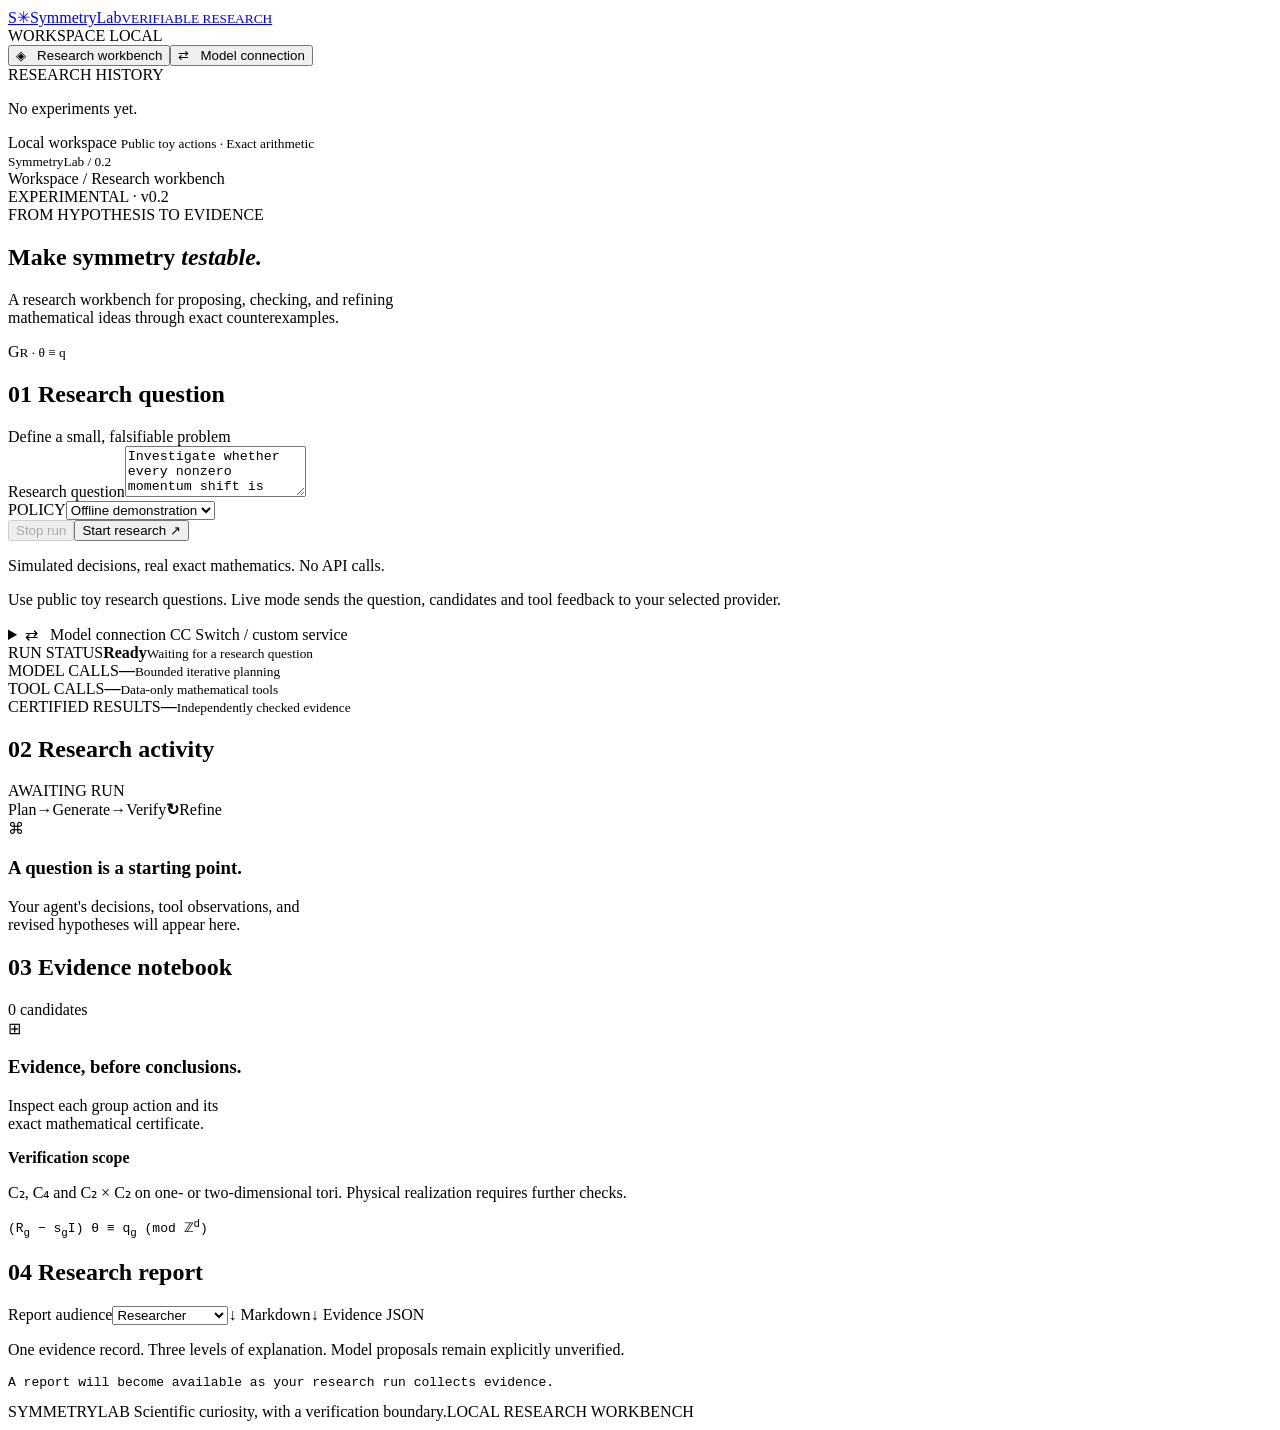
==== src/symmetrylab/web/static/index.html @ 7268fd93 "Revert teammate integration and restore pre-merge workbench" ====
<!doctype html>
<html lang="en"><head><meta charset="utf-8"><meta name="viewport" content="width=device-width,initial-scale=1"><title>SymmetryLab · Research workbench</title><link rel="stylesheet" href="/style.css"><script src="/app.js" defer></script></head>
<body>
<aside class="sidebar"><a class="brand" href="/"><span class="brandmark">S<span>✳</span></span><span>SymmetryLab<small>VERIFIABLE RESEARCH</small></span></a>
<div class="workspace-label">WORKSPACE <span>LOCAL</span></div><button class="nav active" id="new-run">◈ &nbsp; Research workbench</button><button class="nav" id="connection-link">⇄ &nbsp; Model connection</button>
<div class="sidebar-section">RESEARCH HISTORY</div><div id="history" class="history"><p>No experiments yet.</p></div>
<div class="sidebar-footer"><div class="status-dot"></div> Local workspace <small>Public toy actions · Exact arithmetic<br>SymmetryLab / 0.2</small></div></aside>
<main><header><div class="breadcrumb">Workspace <span>/</span> Research workbench</div><span class="chip">EXPERIMENTAL · v0.2</span></header>
<section class="hero"><div><div class="eyebrow">FROM HYPOTHESIS TO EVIDENCE</div><h1>Make symmetry <em>testable.</em></h1><p>A research workbench for proposing, checking, and refining<br class="wide-only"> mathematical ideas through exact counterexamples.</p></div><div class="orbit" aria-hidden="true"><div class="orbit-ring"></div><div class="orbit-ring second"></div><span class="orbit-core">G</span><span class="point p1"></span><span class="point p2"></span><span class="point p3"></span><small>R · θ ≡ q</small></div></section>
<section class="composer panel"><div class="section-heading"><h2><span class="number">01</span> Research question</h2><span class="subtle">Define a small, falsifiable problem</span></div><label for="goal" class="sr-only">Research question</label><textarea id="goal" maxlength="4000" rows="3">Investigate whether every nonzero momentum shift is gauge-nontrivial. Construct valid C2 toy actions, search for a counterexample, and revise the hypothesis using exact evidence.</textarea>
<div class="composer-bottom"><div class="mode-picker"><label for="mode">POLICY</label><select id="mode"><option value="demo">Offline demonstration</option><option value="live">Live model research</option></select></div><div class="run-actions"><button class="secondary" id="stop" disabled>Stop run</button><button class="primary" id="start">Start research <span>↗</span></button></div></div>
<p class="mode-note" id="mode-note">Simulated decisions, real exact mathematics. No API calls.</p><p class="privacy-note">Use public toy research questions. Live mode sends the question, candidates and tool feedback to your selected provider.</p>
<details id="settings"><summary>⇄ &nbsp; Model connection <span>CC Switch / custom service</span></summary><div class="settings-grid"><label>Connection preset<select id="preset"><option value="cc_switch">CC Switch local routing</option><option value="custom">Custom OpenAI-compatible service</option></select></label><label>API protocol<select id="protocol"><option value="responses">Responses</option><option value="chat_completions">Chat Completions</option></select></label><label>Base URL<input id="base-url" value="http://127.0.0.1:15721/v1" autocomplete="off"></label><label>Model ID<input id="model" placeholder="Model ID from your provider" autocomplete="off"></label><label id="key-field">API-key environment variable<input id="key-env" value="SYMMETRYLAB_API_KEY" autocomplete="off"></label><label>Model-turn budget<input id="calls" type="number" min="1" max="50" value="24"></label></div><p id="connection-help">Enable Codex routing in CC Switch and enter a supported model ID. CC Switch supplies the upstream key.</p><div class="connection-test"><button class="secondary" id="test">Test connection</button><span id="connection-status" role="status">Not tested · connection test uses one small real request</span></div></details>
<div id="notice" role="status" hidden></div></section>
<section class="metrics" aria-label="Run metrics"><div><span>RUN STATUS</span><strong id="run-status">Ready</strong><small id="run-mode">Waiting for a research question</small></div><div><span>MODEL CALLS</span><strong id="model-calls">—</strong><small id="policy-turns">Bounded iterative planning</small></div><div><span>TOOL CALLS</span><strong id="tool-calls">—</strong><small>Data-only mathematical tools</small></div><div><span>CERTIFIED RESULTS</span><strong id="verified">—</strong><small id="elapsed">Independently checked evidence</small></div></section>
<div class="work-grid"><section class="panel stream-panel"><div class="section-heading"><h2><span class="number">02</span> Research activity</h2><span class="live-label" id="activity-state">AWAITING RUN</span></div><div class="pipeline"><span>Plan</span><b>→</b><span>Generate</span><b>→</b><span>Verify</span><b>↻</b><span>Refine</span></div><ol id="plan" class="plan" hidden></ol><div id="timeline"><div class="empty"><div class="empty-symbol">⌘</div><h3>A question is a starting point.</h3><p>Your agent's decisions, tool observations, and<br>revised hypotheses will appear here.</p></div></div></section>
<section class="panel evidence-panel"><div class="section-heading"><h2><span class="number">03</span> Evidence notebook</h2><span class="subtle" id="candidate-count">0 candidates</span></div><div id="candidates"><div class="empty compact"><div class="empty-symbol">⊞</div><h3>Evidence, before conclusions.</h3><p>Inspect each group action and its<br>exact mathematical certificate.</p></div></div><div class="scope-note"><strong>Verification scope</strong><p>C₂, C₄ and C₂ × C₂ on one- or two-dimensional tori. Physical realization requires further checks.</p><code>(R<sub>g</sub> − s<sub>g</sub>I) θ ≡ q<sub>g</sub> (mod ℤ<sup>d</sup>)</code></div></section></div>
<section class="panel report-panel"><div class="section-heading"><h2><span class="number">04</span> Research report</h2><div class="report-controls"><label class="sr-only" for="audience">Report audience</label><select id="audience"><option value="researcher">Researcher</option><option value="student">Physics student</option><option value="general">General reader</option></select><a id="download-md" class="download disabled">↓ Markdown</a><a id="download-json" class="download disabled">↓ Evidence JSON</a></div></div><p class="report-caption">One evidence record. Three levels of explanation. Model proposals remain explicitly unverified.</p><pre id="report">A report will become available as your research run collects evidence.</pre></section>
<footer>SYMMETRYLAB <span>Scientific curiosity, with a verification boundary.</span><span>LOCAL RESEARCH WORKBENCH</span></footer></main></body></html>
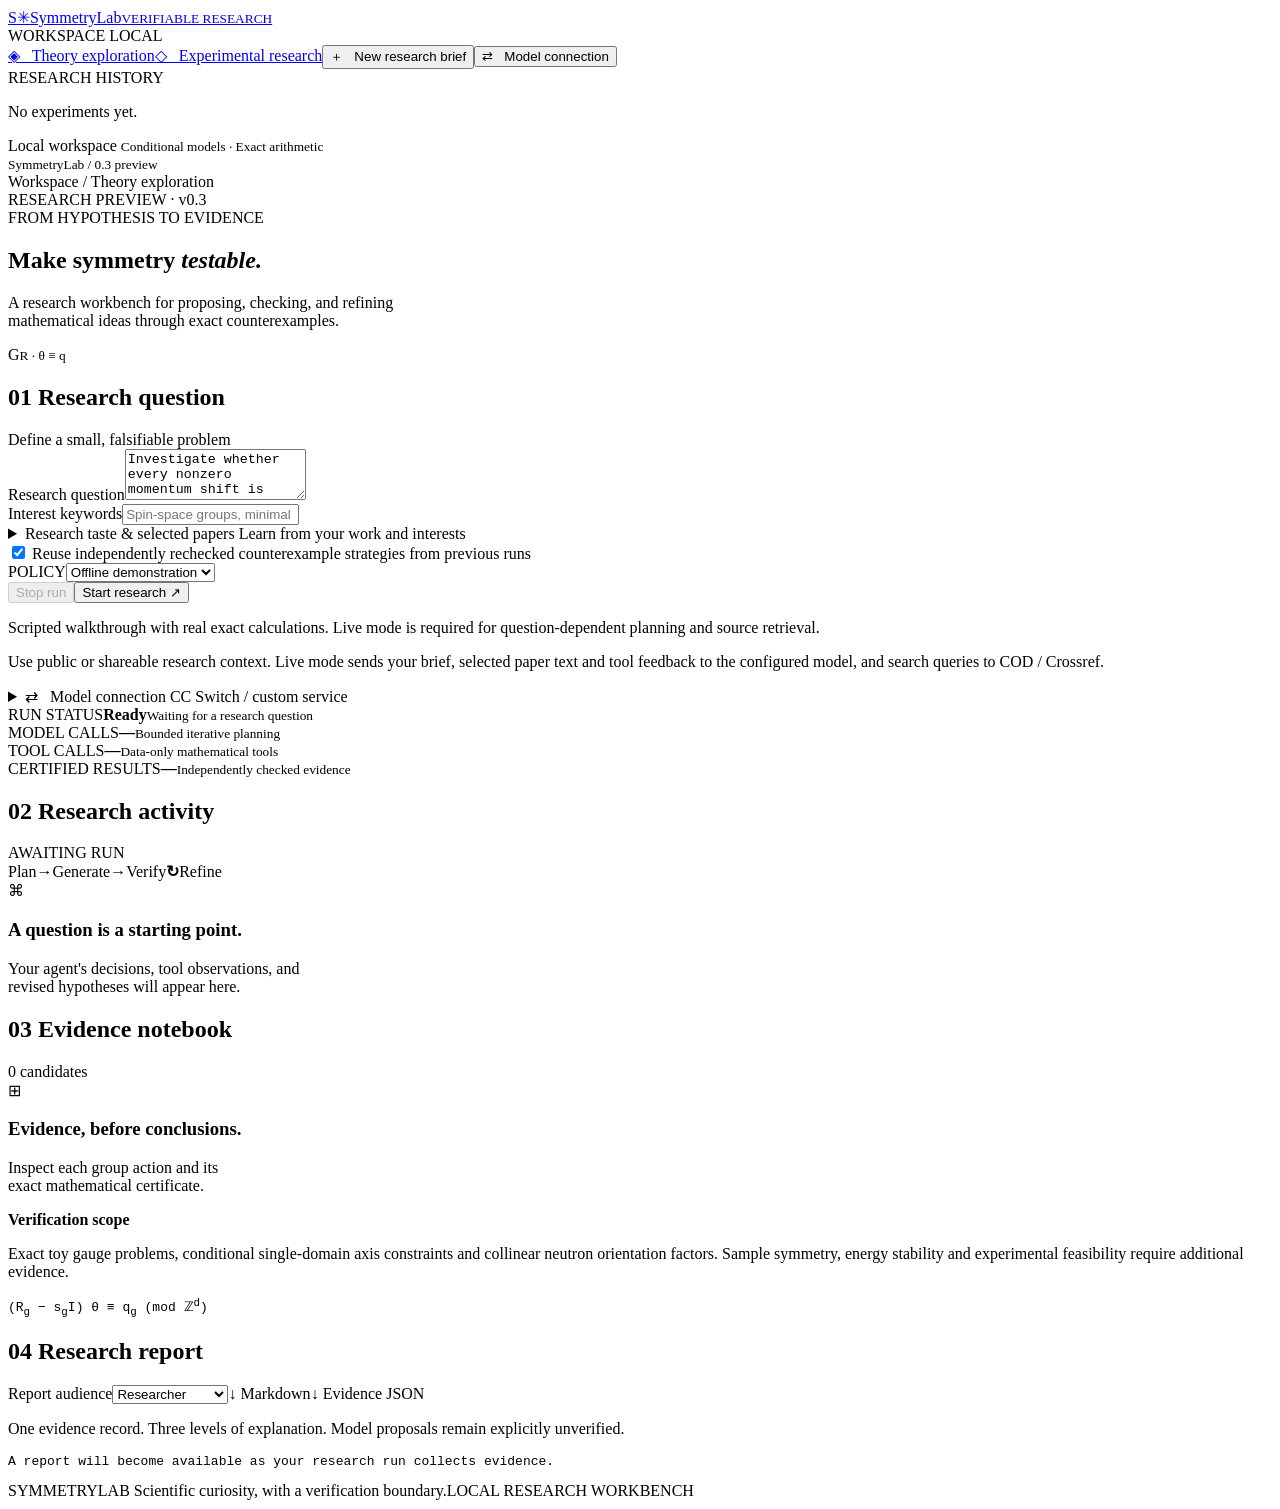
==== commit d0811cb8: "Add v0.3 discovery preview (theory and experiment workspaces); bump version to 0.3.0" ====
--- a/src/symmetrylab/web/static/index.html
+++ b/src/symmetrylab/web/static/index.html
@@ -2,18 +2,31 @@
 <html lang="en"><head><meta charset="utf-8"><meta name="viewport" content="width=device-width,initial-scale=1"><title>SymmetryLab · Research workbench</title><link rel="stylesheet" href="/style.css"><script src="/app.js" defer></script></head>
 <body>
 <aside class="sidebar"><a class="brand" href="/"><span class="brandmark">S<span>✳</span></span><span>SymmetryLab<small>VERIFIABLE RESEARCH</small></span></a>
-<div class="workspace-label">WORKSPACE <span>LOCAL</span></div><button class="nav active" id="new-run">◈ &nbsp; Research workbench</button><button class="nav" id="connection-link">⇄ &nbsp; Model connection</button>
+<div class="workspace-label">WORKSPACE <span>LOCAL</span></div><a class="nav track-link" id="theory-link" href="/">◈ &nbsp; Theory exploration</a><a class="nav track-link" id="experiment-link" href="/experiment">◇ &nbsp; Experimental research</a><button class="nav" id="new-run">＋ &nbsp; New research brief</button><button class="nav" id="connection-link">⇄ &nbsp; Model connection</button>
 <div class="sidebar-section">RESEARCH HISTORY</div><div id="history" class="history"><p>No experiments yet.</p></div>
-<div class="sidebar-footer"><div class="status-dot"></div> Local workspace <small>Public toy actions · Exact arithmetic<br>SymmetryLab / 0.2</small></div></aside>
-<main><header><div class="breadcrumb">Workspace <span>/</span> Research workbench</div><span class="chip">EXPERIMENTAL · v0.2</span></header>
-<section class="hero"><div><div class="eyebrow">FROM HYPOTHESIS TO EVIDENCE</div><h1>Make symmetry <em>testable.</em></h1><p>A research workbench for proposing, checking, and refining<br class="wide-only"> mathematical ideas through exact counterexamples.</p></div><div class="orbit" aria-hidden="true"><div class="orbit-ring"></div><div class="orbit-ring second"></div><span class="orbit-core">G</span><span class="point p1"></span><span class="point p2"></span><span class="point p3"></span><small>R · θ ≡ q</small></div></section>
+<div class="sidebar-footer"><div class="status-dot"></div> Local workspace <small>Conditional models · Exact arithmetic<br>SymmetryLab / 0.3 preview</small></div></aside>
+<main><header><div class="breadcrumb">Workspace <span>/</span> <span id="track-label">Theory exploration</span></div><span class="chip">RESEARCH PREVIEW · v0.3</span></header>
+<section class="hero"><div><div class="eyebrow">FROM HYPOTHESIS TO EVIDENCE</div><h1 id="hero-title">Make symmetry <em>testable.</em></h1><p id="hero-description">A research workbench for proposing, checking, and refining<br class="wide-only"> mathematical ideas through exact counterexamples.</p></div><div class="orbit" aria-hidden="true"><div class="orbit-ring"></div><div class="orbit-ring second"></div><span class="orbit-core">G</span><span class="point p1"></span><span class="point p2"></span><span class="point p3"></span><small>R · θ ≡ q</small></div></section>
 <section class="composer panel"><div class="section-heading"><h2><span class="number">01</span> Research question</h2><span class="subtle">Define a small, falsifiable problem</span></div><label for="goal" class="sr-only">Research question</label><textarea id="goal" maxlength="4000" rows="3">Investigate whether every nonzero momentum shift is gauge-nontrivial. Construct valid C2 toy actions, search for a counterexample, and revise the hypothesis using exact evidence.</textarea>
+<div class="research-context settings-grid">
+<label id="material-field" hidden>Material / phase<input id="material" maxlength="300" value="L10 MnPt"></label>
+<label id="conditions-field" hidden>Sample conditions<input id="conditions" maxlength="1500" placeholder="Film or bulk, temperature, substrate, thickness, strain, composition"></label>
+<label id="instruments-field" hidden>Available instruments<input id="instruments" maxlength="1500" placeholder="Neutron diffraction, XMLD, transport; enter constraints or leave unknown"></label>
+<label id="keywords-field">Interest keywords<input id="keywords" maxlength="1500" placeholder="Spin-space groups, minimal models, momentum-space symmetry"></label>
+</div>
+<details id="researcher-context" class="context-details"><summary>Research taste &amp; selected papers <span>Learn from your work and interests</span></summary>
+<label for="papers">Selected papers: paste titles, DOIs, abstracts, or excerpts that represent your work</label>
+<textarea id="papers" maxlength="8000" rows="4" placeholder="Include what you contributed and which aspects you want to pursue. DOI metadata can be retrieved in live mode."></textarea>
+<label class="paper-upload">Import a text reading list <input id="paper-file" type="file" accept=".txt,.md"></label>
+<label for="taste-notes">Your corrections and preferences</label><textarea id="taste-notes" maxlength="1500" rows="2" placeholder="Prefer mechanism-first minimal models; avoid broad material screening; explain why a direction interests you."></textarea>
+<p>Inferred preferences cite the supplied text and remain open to your correction. Only selected text is used; local papers are never scanned automatically.</p></details>
+<label class="reuse-option"><input id="reuse-lessons" type="checkbox" checked> Reuse independently rechecked counterexample strategies from previous runs</label>
 <div class="composer-bottom"><div class="mode-picker"><label for="mode">POLICY</label><select id="mode"><option value="demo">Offline demonstration</option><option value="live">Live model research</option></select></div><div class="run-actions"><button class="secondary" id="stop" disabled>Stop run</button><button class="primary" id="start">Start research <span>↗</span></button></div></div>
-<p class="mode-note" id="mode-note">Simulated decisions, real exact mathematics. No API calls.</p><p class="privacy-note">Use public toy research questions. Live mode sends the question, candidates and tool feedback to your selected provider.</p>
+<p class="mode-note" id="mode-note">Scripted walkthrough with real exact calculations. Live mode is required for question-dependent planning and source retrieval.</p><p class="privacy-note">Use public or shareable research context. Live mode sends your brief, selected paper text and tool feedback to the configured model, and search queries to COD / Crossref.</p>
 <details id="settings"><summary>⇄ &nbsp; Model connection <span>CC Switch / custom service</span></summary><div class="settings-grid"><label>Connection preset<select id="preset"><option value="cc_switch">CC Switch local routing</option><option value="custom">Custom OpenAI-compatible service</option></select></label><label>API protocol<select id="protocol"><option value="responses">Responses</option><option value="chat_completions">Chat Completions</option></select></label><label>Base URL<input id="base-url" value="http://127.0.0.1:15721/v1" autocomplete="off"></label><label>Model ID<input id="model" placeholder="Model ID from your provider" autocomplete="off"></label><label id="key-field">API-key environment variable<input id="key-env" value="SYMMETRYLAB_API_KEY" autocomplete="off"></label><label>Model-turn budget<input id="calls" type="number" min="1" max="50" value="24"></label></div><p id="connection-help">Enable Codex routing in CC Switch and enter a supported model ID. CC Switch supplies the upstream key.</p><div class="connection-test"><button class="secondary" id="test">Test connection</button><span id="connection-status" role="status">Not tested · connection test uses one small real request</span></div></details>
 <div id="notice" role="status" hidden></div></section>
 <section class="metrics" aria-label="Run metrics"><div><span>RUN STATUS</span><strong id="run-status">Ready</strong><small id="run-mode">Waiting for a research question</small></div><div><span>MODEL CALLS</span><strong id="model-calls">—</strong><small id="policy-turns">Bounded iterative planning</small></div><div><span>TOOL CALLS</span><strong id="tool-calls">—</strong><small>Data-only mathematical tools</small></div><div><span>CERTIFIED RESULTS</span><strong id="verified">—</strong><small id="elapsed">Independently checked evidence</small></div></section>
 <div class="work-grid"><section class="panel stream-panel"><div class="section-heading"><h2><span class="number">02</span> Research activity</h2><span class="live-label" id="activity-state">AWAITING RUN</span></div><div class="pipeline"><span>Plan</span><b>→</b><span>Generate</span><b>→</b><span>Verify</span><b>↻</b><span>Refine</span></div><ol id="plan" class="plan" hidden></ol><div id="timeline"><div class="empty"><div class="empty-symbol">⌘</div><h3>A question is a starting point.</h3><p>Your agent's decisions, tool observations, and<br>revised hypotheses will appear here.</p></div></div></section>
-<section class="panel evidence-panel"><div class="section-heading"><h2><span class="number">03</span> Evidence notebook</h2><span class="subtle" id="candidate-count">0 candidates</span></div><div id="candidates"><div class="empty compact"><div class="empty-symbol">⊞</div><h3>Evidence, before conclusions.</h3><p>Inspect each group action and its<br>exact mathematical certificate.</p></div></div><div class="scope-note"><strong>Verification scope</strong><p>C₂, C₄ and C₂ × C₂ on one- or two-dimensional tori. Physical realization requires further checks.</p><code>(R<sub>g</sub> − s<sub>g</sub>I) θ ≡ q<sub>g</sub> (mod ℤ<sup>d</sup>)</code></div></section></div>
+<section class="panel evidence-panel"><div class="section-heading"><h2><span class="number">03</span> Evidence notebook</h2><span class="subtle" id="candidate-count">0 candidates</span></div><div id="discovery-evidence"></div><div id="candidates"><div class="empty compact"><div class="empty-symbol">⊞</div><h3>Evidence, before conclusions.</h3><p>Inspect each group action and its<br>exact mathematical certificate.</p></div></div><div class="scope-note"><strong>Verification scope</strong><p>Exact toy gauge problems, conditional single-domain axis constraints and collinear neutron orientation factors. Sample symmetry, energy stability and experimental feasibility require additional evidence.</p><code>(R<sub>g</sub> − s<sub>g</sub>I) θ ≡ q<sub>g</sub> (mod ℤ<sup>d</sup>)</code></div></section></div>
 <section class="panel report-panel"><div class="section-heading"><h2><span class="number">04</span> Research report</h2><div class="report-controls"><label class="sr-only" for="audience">Report audience</label><select id="audience"><option value="researcher">Researcher</option><option value="student">Physics student</option><option value="general">General reader</option></select><a id="download-md" class="download disabled">↓ Markdown</a><a id="download-json" class="download disabled">↓ Evidence JSON</a></div></div><p class="report-caption">One evidence record. Three levels of explanation. Model proposals remain explicitly unverified.</p><pre id="report">A report will become available as your research run collects evidence.</pre></section>
 <footer>SYMMETRYLAB <span>Scientific curiosity, with a verification boundary.</span><span>LOCAL RESEARCH WORKBENCH</span></footer></main></body></html>
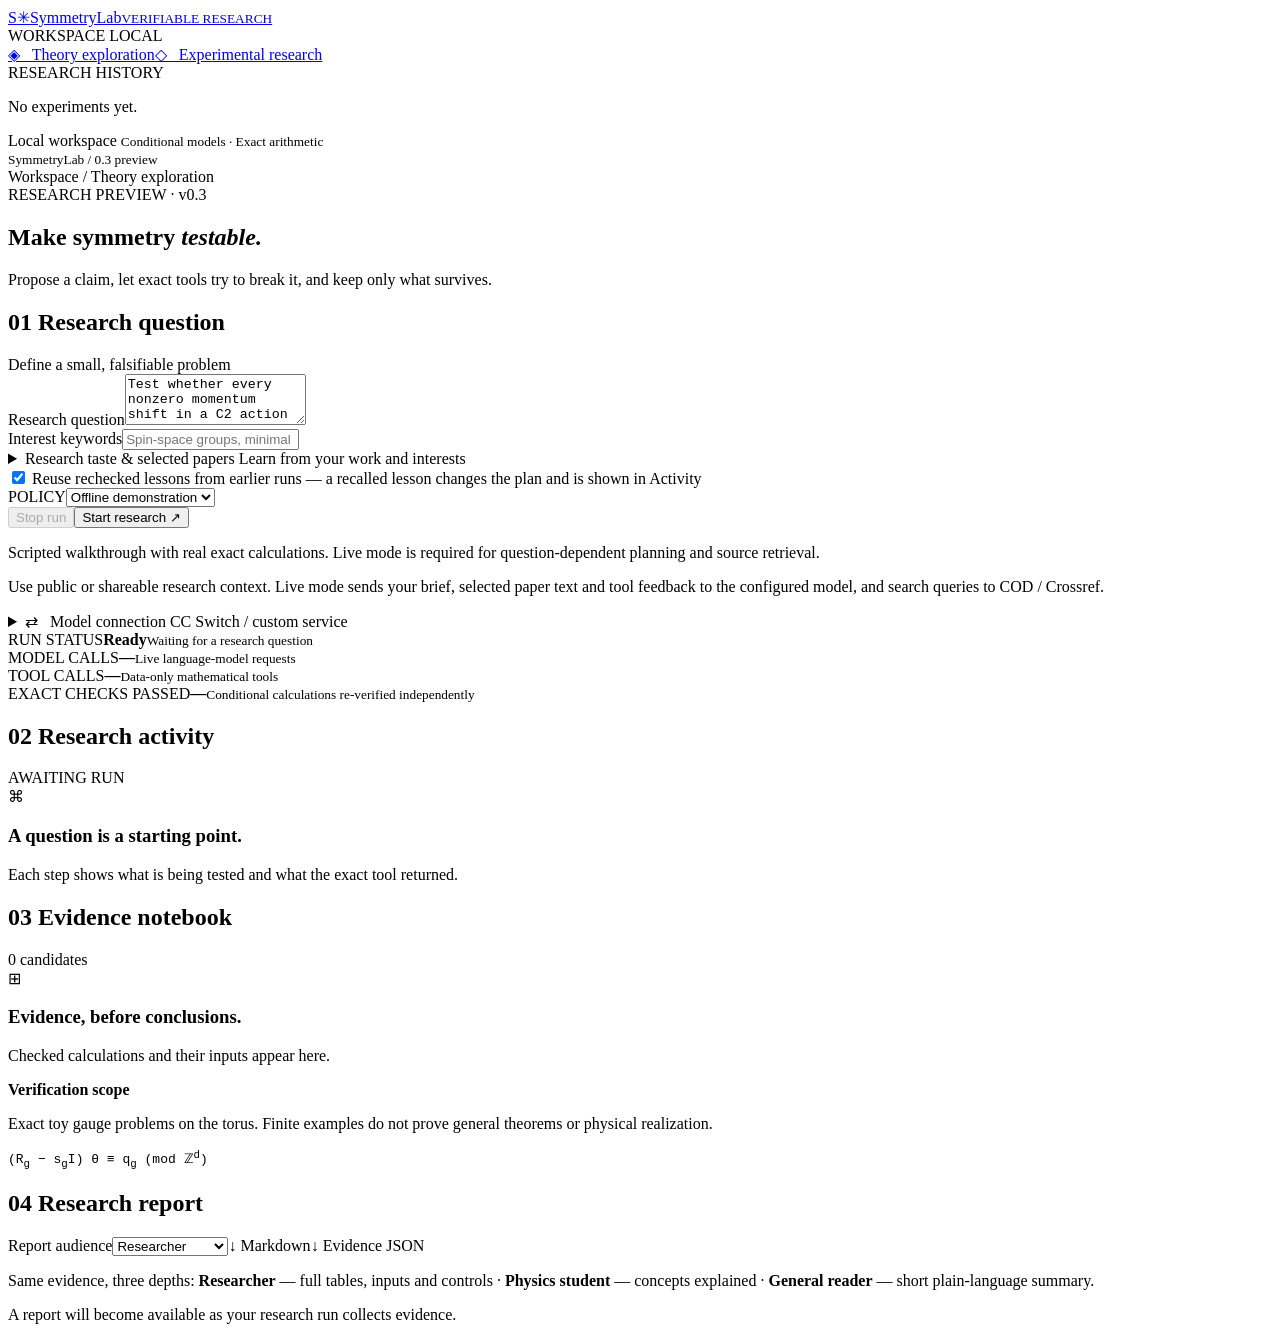
==== commit fd25240a: "Clarify reports and workbench: key findings, real audience levels, non-circular demos, memory-driven" ====
--- a/src/symmetrylab/web/static/index.html
+++ b/src/symmetrylab/web/static/index.html
@@ -2,12 +2,12 @@
 <html lang="en"><head><meta charset="utf-8"><meta name="viewport" content="width=device-width,initial-scale=1"><title>SymmetryLab · Research workbench</title><link rel="stylesheet" href="/style.css"><script src="/app.js" defer></script></head>
 <body>
 <aside class="sidebar"><a class="brand" href="/"><span class="brandmark">S<span>✳</span></span><span>SymmetryLab<small>VERIFIABLE RESEARCH</small></span></a>
-<div class="workspace-label">WORKSPACE <span>LOCAL</span></div><a class="nav track-link" id="theory-link" href="/">◈ &nbsp; Theory exploration</a><a class="nav track-link" id="experiment-link" href="/experiment">◇ &nbsp; Experimental research</a><button class="nav" id="new-run">＋ &nbsp; New research brief</button><button class="nav" id="connection-link">⇄ &nbsp; Model connection</button>
+<div class="workspace-label">WORKSPACE <span>LOCAL</span></div><a class="nav track-link" id="theory-link" href="/">◈ &nbsp; Theory exploration</a><a class="nav track-link" id="experiment-link" href="/experiment">◇ &nbsp; Experimental research</a>
 <div class="sidebar-section">RESEARCH HISTORY</div><div id="history" class="history"><p>No experiments yet.</p></div>
 <div class="sidebar-footer"><div class="status-dot"></div> Local workspace <small>Conditional models · Exact arithmetic<br>SymmetryLab / 0.3 preview</small></div></aside>
 <main><header><div class="breadcrumb">Workspace <span>/</span> <span id="track-label">Theory exploration</span></div><span class="chip">RESEARCH PREVIEW · v0.3</span></header>
-<section class="hero"><div><div class="eyebrow">FROM HYPOTHESIS TO EVIDENCE</div><h1 id="hero-title">Make symmetry <em>testable.</em></h1><p id="hero-description">A research workbench for proposing, checking, and refining<br class="wide-only"> mathematical ideas through exact counterexamples.</p></div><div class="orbit" aria-hidden="true"><div class="orbit-ring"></div><div class="orbit-ring second"></div><span class="orbit-core">G</span><span class="point p1"></span><span class="point p2"></span><span class="point p3"></span><small>R · θ ≡ q</small></div></section>
-<section class="composer panel"><div class="section-heading"><h2><span class="number">01</span> Research question</h2><span class="subtle">Define a small, falsifiable problem</span></div><label for="goal" class="sr-only">Research question</label><textarea id="goal" maxlength="4000" rows="3">Investigate whether every nonzero momentum shift is gauge-nontrivial. Construct valid C2 toy actions, search for a counterexample, and revise the hypothesis using exact evidence.</textarea>
+<section class="hero"><div><h1 id="hero-title">Make symmetry <em>testable.</em></h1><p id="hero-description">Propose a claim, let exact tools try to break it, and keep only what survives.</p></div></section>
+<section class="composer panel"><div class="section-heading"><h2><span class="number">01</span> Research question</h2><span class="subtle">Define a small, falsifiable problem</span></div><label for="goal" class="sr-only">Research question</label><textarea id="goal" maxlength="4000" rows="3">Test whether every nonzero momentum shift in a C2 action on the torus is gauge-nontrivial. Search for an exact counterexample, revise the claim, and propose two follow-up directions.</textarea>
 <div class="research-context settings-grid">
 <label id="material-field" hidden>Material / phase<input id="material" maxlength="300" value="L10 MnPt"></label>
 <label id="conditions-field" hidden>Sample conditions<input id="conditions" maxlength="1500" placeholder="Film or bulk, temperature, substrate, thickness, strain, composition"></label>
@@ -20,13 +20,13 @@
 <label class="paper-upload">Import a text reading list <input id="paper-file" type="file" accept=".txt,.md"></label>
 <label for="taste-notes">Your corrections and preferences</label><textarea id="taste-notes" maxlength="1500" rows="2" placeholder="Prefer mechanism-first minimal models; avoid broad material screening; explain why a direction interests you."></textarea>
 <p>Inferred preferences cite the supplied text and remain open to your correction. Only selected text is used; local papers are never scanned automatically.</p></details>
-<label class="reuse-option"><input id="reuse-lessons" type="checkbox" checked> Reuse independently rechecked counterexample strategies from previous runs</label>
+<label class="reuse-option"><input id="reuse-lessons" type="checkbox" checked> Reuse rechecked lessons from earlier runs — a recalled lesson changes the plan and is shown in Activity</label>
 <div class="composer-bottom"><div class="mode-picker"><label for="mode">POLICY</label><select id="mode"><option value="demo">Offline demonstration</option><option value="live">Live model research</option></select></div><div class="run-actions"><button class="secondary" id="stop" disabled>Stop run</button><button class="primary" id="start">Start research <span>↗</span></button></div></div>
 <p class="mode-note" id="mode-note">Scripted walkthrough with real exact calculations. Live mode is required for question-dependent planning and source retrieval.</p><p class="privacy-note">Use public or shareable research context. Live mode sends your brief, selected paper text and tool feedback to the configured model, and search queries to COD / Crossref.</p>
 <details id="settings"><summary>⇄ &nbsp; Model connection <span>CC Switch / custom service</span></summary><div class="settings-grid"><label>Connection preset<select id="preset"><option value="cc_switch">CC Switch local routing</option><option value="custom">Custom OpenAI-compatible service</option></select></label><label>API protocol<select id="protocol"><option value="responses">Responses</option><option value="chat_completions">Chat Completions</option></select></label><label>Base URL<input id="base-url" value="http://127.0.0.1:15721/v1" autocomplete="off"></label><label>Model ID<input id="model" placeholder="Model ID from your provider" autocomplete="off"></label><label id="key-field">API-key environment variable<input id="key-env" value="SYMMETRYLAB_API_KEY" autocomplete="off"></label><label>Model-turn budget<input id="calls" type="number" min="1" max="50" value="24"></label></div><p id="connection-help">Enable Codex routing in CC Switch and enter a supported model ID. CC Switch supplies the upstream key.</p><div class="connection-test"><button class="secondary" id="test">Test connection</button><span id="connection-status" role="status">Not tested · connection test uses one small real request</span></div></details>
 <div id="notice" role="status" hidden></div></section>
-<section class="metrics" aria-label="Run metrics"><div><span>RUN STATUS</span><strong id="run-status">Ready</strong><small id="run-mode">Waiting for a research question</small></div><div><span>MODEL CALLS</span><strong id="model-calls">—</strong><small id="policy-turns">Bounded iterative planning</small></div><div><span>TOOL CALLS</span><strong id="tool-calls">—</strong><small>Data-only mathematical tools</small></div><div><span>CERTIFIED RESULTS</span><strong id="verified">—</strong><small id="elapsed">Independently checked evidence</small></div></section>
-<div class="work-grid"><section class="panel stream-panel"><div class="section-heading"><h2><span class="number">02</span> Research activity</h2><span class="live-label" id="activity-state">AWAITING RUN</span></div><div class="pipeline"><span>Plan</span><b>→</b><span>Generate</span><b>→</b><span>Verify</span><b>↻</b><span>Refine</span></div><ol id="plan" class="plan" hidden></ol><div id="timeline"><div class="empty"><div class="empty-symbol">⌘</div><h3>A question is a starting point.</h3><p>Your agent's decisions, tool observations, and<br>revised hypotheses will appear here.</p></div></div></section>
-<section class="panel evidence-panel"><div class="section-heading"><h2><span class="number">03</span> Evidence notebook</h2><span class="subtle" id="candidate-count">0 candidates</span></div><div id="discovery-evidence"></div><div id="candidates"><div class="empty compact"><div class="empty-symbol">⊞</div><h3>Evidence, before conclusions.</h3><p>Inspect each group action and its<br>exact mathematical certificate.</p></div></div><div class="scope-note"><strong>Verification scope</strong><p>Exact toy gauge problems, conditional single-domain axis constraints and collinear neutron orientation factors. Sample symmetry, energy stability and experimental feasibility require additional evidence.</p><code>(R<sub>g</sub> − s<sub>g</sub>I) θ ≡ q<sub>g</sub> (mod ℤ<sup>d</sup>)</code></div></section></div>
-<section class="panel report-panel"><div class="section-heading"><h2><span class="number">04</span> Research report</h2><div class="report-controls"><label class="sr-only" for="audience">Report audience</label><select id="audience"><option value="researcher">Researcher</option><option value="student">Physics student</option><option value="general">General reader</option></select><a id="download-md" class="download disabled">↓ Markdown</a><a id="download-json" class="download disabled">↓ Evidence JSON</a></div></div><p class="report-caption">One evidence record. Three levels of explanation. Model proposals remain explicitly unverified.</p><pre id="report">A report will become available as your research run collects evidence.</pre></section>
-<footer>SYMMETRYLAB <span>Scientific curiosity, with a verification boundary.</span><span>LOCAL RESEARCH WORKBENCH</span></footer></main></body></html>
+<section class="metrics" aria-label="Run metrics"><div><span>RUN STATUS</span><strong id="run-status">Ready</strong><small id="run-mode">Waiting for a research question</small></div><div><span>MODEL CALLS</span><strong id="model-calls">—</strong><small id="policy-turns">Live language-model requests</small></div><div><span>TOOL CALLS</span><strong id="tool-calls">—</strong><small>Data-only mathematical tools</small></div><div><span>EXACT CHECKS PASSED</span><strong id="verified">—</strong><small id="elapsed">Conditional calculations re-verified independently</small></div></section>
+<div class="work-grid"><section class="panel stream-panel"><div class="section-heading"><h2><span class="number">02</span> Research activity</h2><span class="live-label" id="activity-state">AWAITING RUN</span></div><ol id="plan" class="plan" hidden></ol><div id="timeline"><div class="empty"><div class="empty-symbol">⌘</div><h3>A question is a starting point.</h3><p>Each step shows what is being tested and what the exact tool returned.</p></div></div></section>
+<section class="panel evidence-panel"><div class="section-heading"><h2><span class="number">03</span> Evidence notebook</h2><span class="subtle" id="candidate-count">0 candidates</span></div><div id="discovery-evidence"></div><div id="candidates"><div class="empty compact"><div class="empty-symbol">⊞</div><h3>Evidence, before conclusions.</h3><p>Checked calculations and their inputs appear here.</p></div></div><div class="scope-note"><strong>Verification scope</strong><p id="scope-text">Exact toy gauge problems on the torus. Finite examples do not prove general theorems or physical realization.</p><code id="scope-formula">(R<sub>g</sub> − s<sub>g</sub>I) θ ≡ q<sub>g</sub> (mod ℤ<sup>d</sup>)</code></div></section></div>
+<section class="panel report-panel"><div class="section-heading"><h2><span class="number">04</span> Research report</h2><div class="report-controls"><label class="sr-only" for="audience">Report audience</label><select id="audience"><option value="researcher">Researcher</option><option value="student">Physics student</option><option value="general">General reader</option></select><a id="download-md" class="download disabled">↓ Markdown</a><a id="download-json" class="download disabled">↓ Evidence JSON</a></div></div><p class="report-caption">Same evidence, three depths: <b>Researcher</b> — full tables, inputs and controls · <b>Physics student</b> — concepts explained · <b>General reader</b> — short plain-language summary.</p><div id="report" class="markdown"><p class="placeholder">A report will become available as your research run collects evidence.</p></div></section>
+</main></body></html>
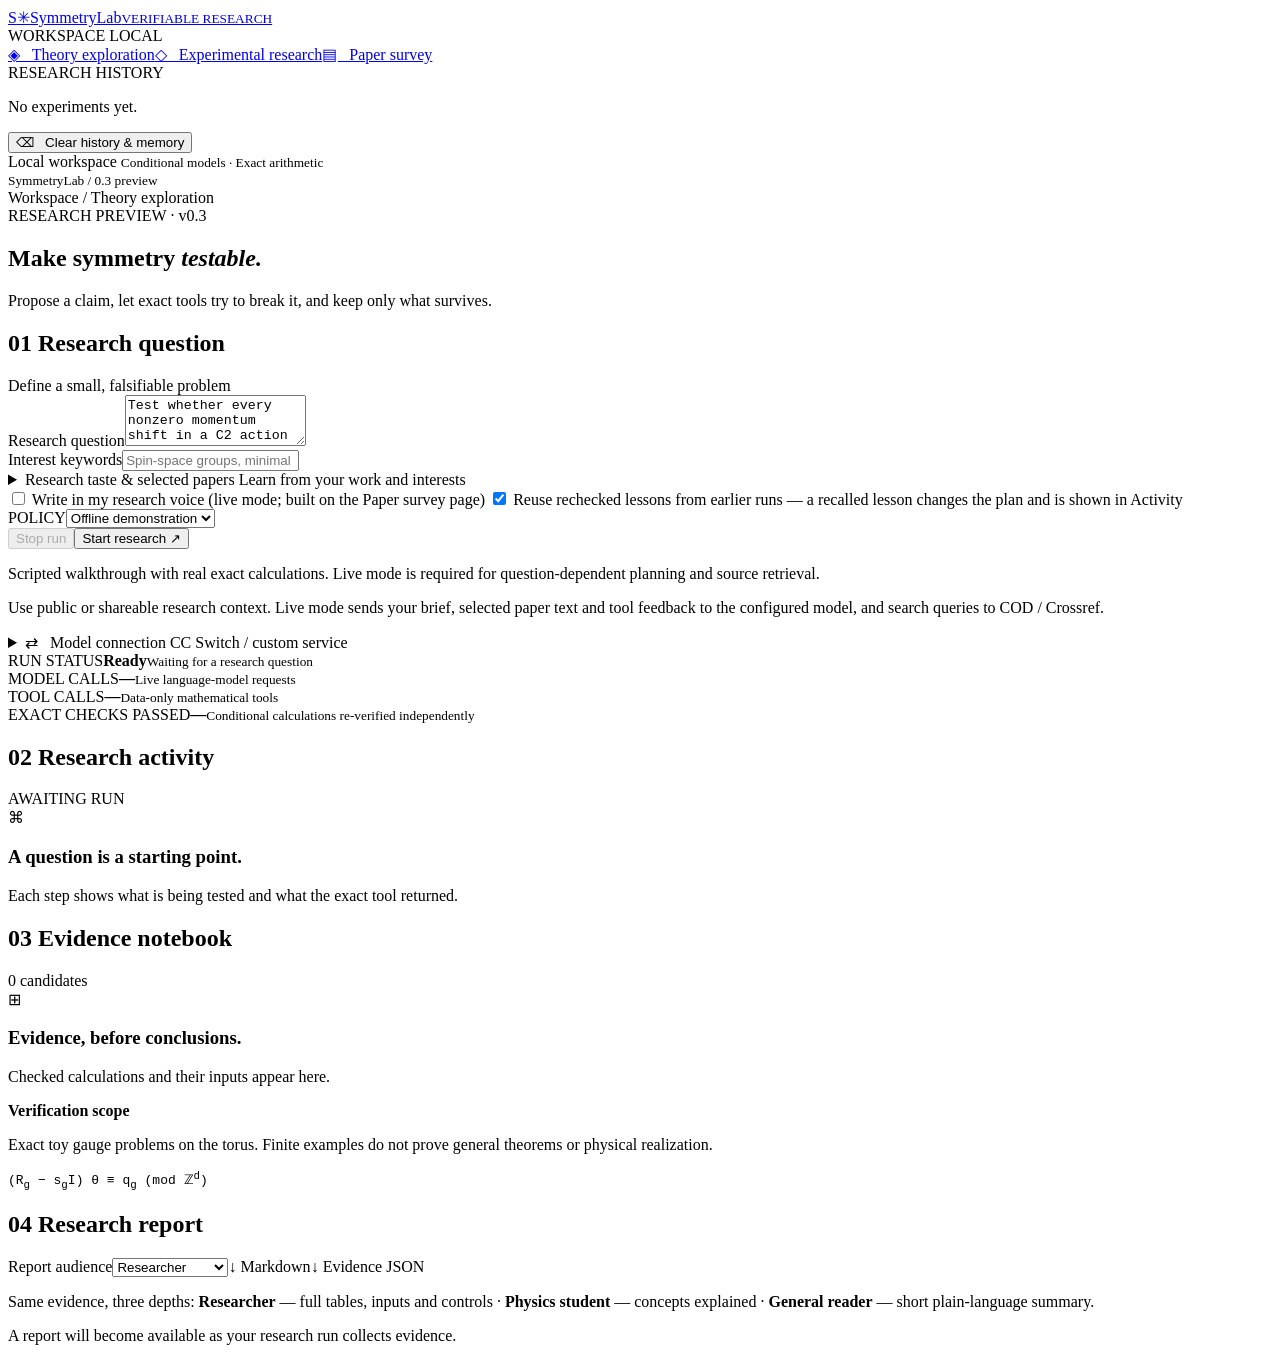
==== commit 6b1abda1: "Add paper survey: arXiv ranking with PhysBERT, anchored feedback and drift, researcher voice profile" ====
--- a/src/symmetrylab/web/static/index.html
+++ b/src/symmetrylab/web/static/index.html
@@ -2,8 +2,8 @@
 <html lang="en"><head><meta charset="utf-8"><meta name="viewport" content="width=device-width,initial-scale=1"><title>SymmetryLab · Research workbench</title><link rel="stylesheet" href="/style.css"><script src="/app.js" defer></script></head>
 <body>
 <aside class="sidebar"><a class="brand" href="/"><span class="brandmark">S<span>✳</span></span><span>SymmetryLab<small>VERIFIABLE RESEARCH</small></span></a>
-<div class="workspace-label">WORKSPACE <span>LOCAL</span></div><a class="nav track-link" id="theory-link" href="/">◈ &nbsp; Theory exploration</a><a class="nav track-link" id="experiment-link" href="/experiment">◇ &nbsp; Experimental research</a>
-<div class="sidebar-section">RESEARCH HISTORY</div><div id="history" class="history"><p>No experiments yet.</p></div>
+<div class="workspace-label">WORKSPACE <span>LOCAL</span></div><a class="nav track-link" id="theory-link" href="/">◈ &nbsp; Theory exploration</a><a class="nav track-link" id="experiment-link" href="/experiment">◇ &nbsp; Experimental research</a><a class="nav track-link" href="/papers">▤ &nbsp; Paper survey</a>
+<div class="sidebar-section">RESEARCH HISTORY</div><div id="history" class="history"><p>No experiments yet.</p></div><button class="nav clear-history" id="clear-history" title="Delete this workspace's stored runs, their reusable lessons and saved preferences">⌫ &nbsp; Clear history &amp; memory</button>
 <div class="sidebar-footer"><div class="status-dot"></div> Local workspace <small>Conditional models · Exact arithmetic<br>SymmetryLab / 0.3 preview</small></div></aside>
 <main><header><div class="breadcrumb">Workspace <span>/</span> <span id="track-label">Theory exploration</span></div><span class="chip">RESEARCH PREVIEW · v0.3</span></header>
 <section class="hero"><div><h1 id="hero-title">Make symmetry <em>testable.</em></h1><p id="hero-description">Propose a claim, let exact tools try to break it, and keep only what survives.</p></div></section>
@@ -20,6 +20,7 @@
 <label class="paper-upload">Import a text reading list <input id="paper-file" type="file" accept=".txt,.md"></label>
 <label for="taste-notes">Your corrections and preferences</label><textarea id="taste-notes" maxlength="1500" rows="2" placeholder="Prefer mechanism-first minimal models; avoid broad material screening; explain why a direction interests you."></textarea>
 <p>Inferred preferences cite the supplied text and remain open to your correction. Only selected text is used; local papers are never scanned automatically.</p></details>
+<label class="reuse-option"><input id="use-style" type="checkbox"> Write in my research voice (live mode; built on the Paper survey page)</label>
 <label class="reuse-option"><input id="reuse-lessons" type="checkbox" checked> Reuse rechecked lessons from earlier runs — a recalled lesson changes the plan and is shown in Activity</label>
 <div class="composer-bottom"><div class="mode-picker"><label for="mode">POLICY</label><select id="mode"><option value="demo">Offline demonstration</option><option value="live">Live model research</option></select></div><div class="run-actions"><button class="secondary" id="stop" disabled>Stop run</button><button class="primary" id="start">Start research <span>↗</span></button></div></div>
 <p class="mode-note" id="mode-note">Scripted walkthrough with real exact calculations. Live mode is required for question-dependent planning and source retrieval.</p><p class="privacy-note">Use public or shareable research context. Live mode sends your brief, selected paper text and tool feedback to the configured model, and search queries to COD / Crossref.</p>
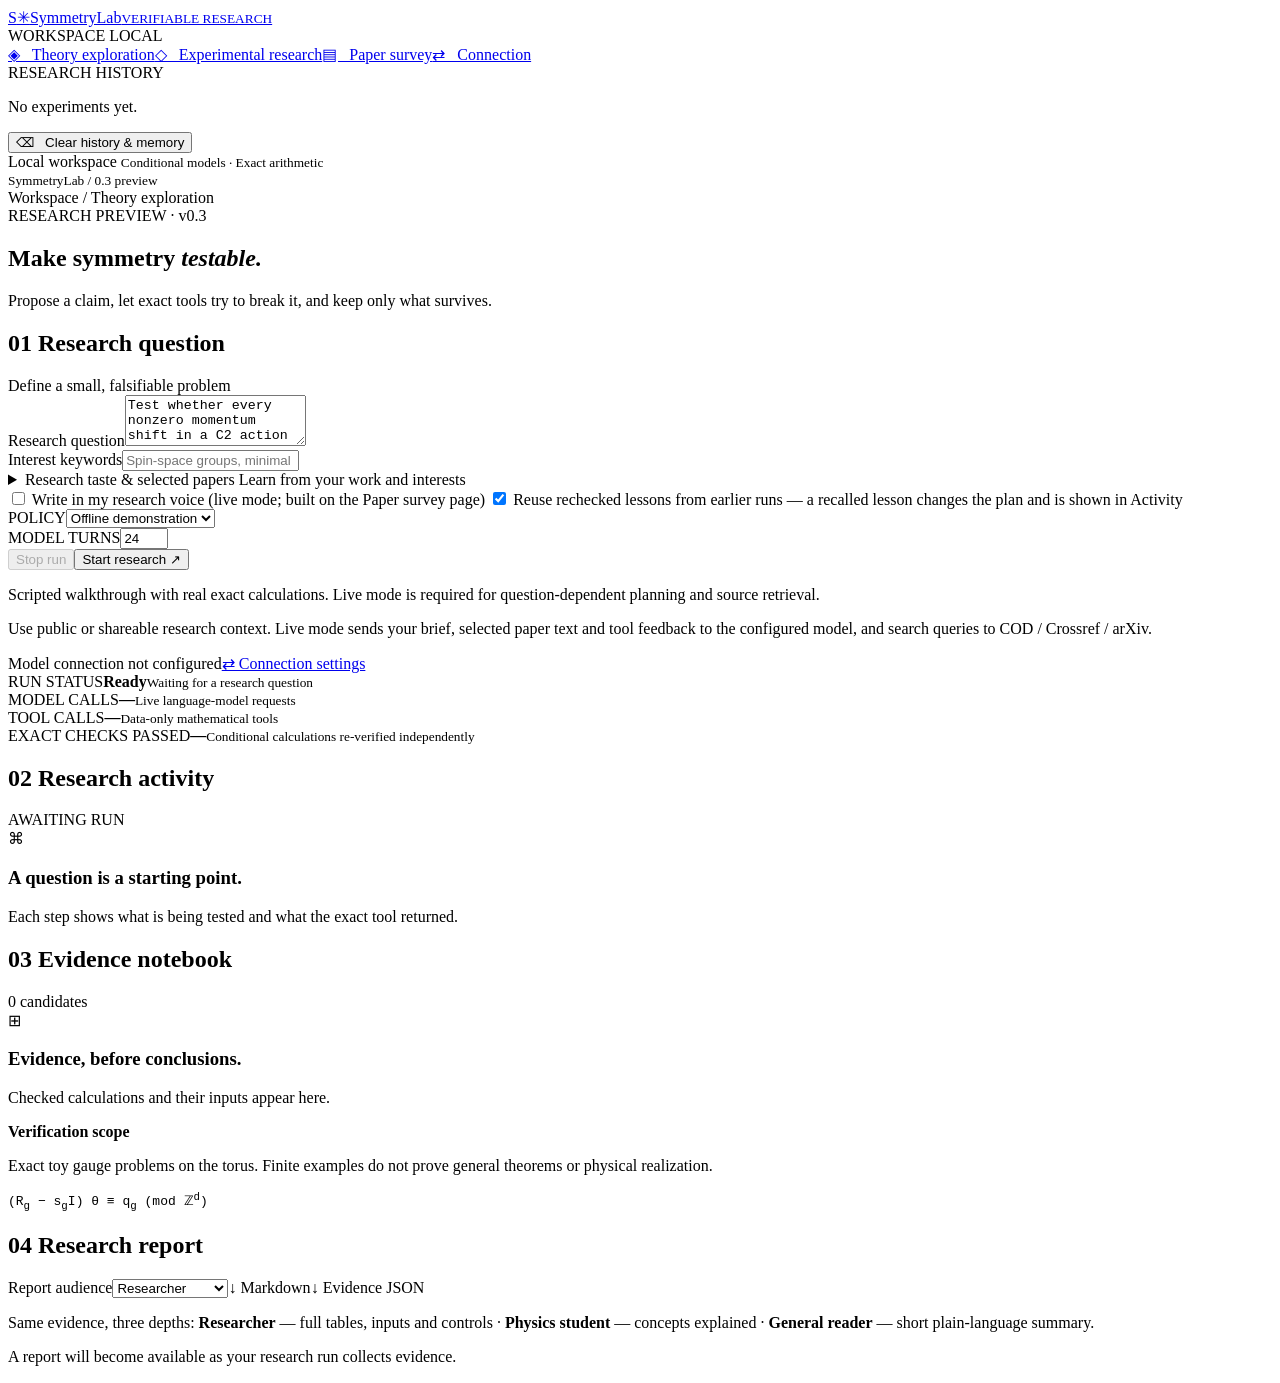
==== commit a301671b: "Add native desktop app build, standalone Connection page with saved key; remove CC Switch" ====
--- a/src/symmetrylab/web/static/index.html
+++ b/src/symmetrylab/web/static/index.html
@@ -1,8 +1,8 @@
 <!doctype html>
-<html lang="en"><head><meta charset="utf-8"><meta name="viewport" content="width=device-width,initial-scale=1"><title>SymmetryLab · Research workbench</title><link rel="stylesheet" href="/style.css"><script src="/app.js" defer></script></head>
+<html lang="en"><head><meta charset="utf-8"><meta name="viewport" content="width=device-width,initial-scale=1"><title>SymmetryLab · Research workbench</title><link rel="stylesheet" href="/style.css"><script src="/desktop.js" defer></script><script src="/app.js" defer></script></head>
 <body>
 <aside class="sidebar"><a class="brand" href="/"><span class="brandmark">S<span>✳</span></span><span>SymmetryLab<small>VERIFIABLE RESEARCH</small></span></a>
-<div class="workspace-label">WORKSPACE <span>LOCAL</span></div><a class="nav track-link" id="theory-link" href="/">◈ &nbsp; Theory exploration</a><a class="nav track-link" id="experiment-link" href="/experiment">◇ &nbsp; Experimental research</a><a class="nav track-link" href="/papers">▤ &nbsp; Paper survey</a>
+<div class="workspace-label">WORKSPACE <span>LOCAL</span></div><a class="nav track-link" id="theory-link" href="/">◈ &nbsp; Theory exploration</a><a class="nav track-link" id="experiment-link" href="/experiment">◇ &nbsp; Experimental research</a><a class="nav track-link" href="/papers">▤ &nbsp; Paper survey</a><a class="nav track-link" href="/connection">⇄ &nbsp; Connection</a>
 <div class="sidebar-section">RESEARCH HISTORY</div><div id="history" class="history"><p>No experiments yet.</p></div><button class="nav clear-history" id="clear-history" title="Delete this workspace's stored runs, their reusable lessons and saved preferences">⌫ &nbsp; Clear history &amp; memory</button>
 <div class="sidebar-footer"><div class="status-dot"></div> Local workspace <small>Conditional models · Exact arithmetic<br>SymmetryLab / 0.3 preview</small></div></aside>
 <main><header><div class="breadcrumb">Workspace <span>/</span> <span id="track-label">Theory exploration</span></div><span class="chip">RESEARCH PREVIEW · v0.3</span></header>
@@ -22,9 +22,9 @@
 <p>Inferred preferences cite the supplied text and remain open to your correction. Only selected text is used; local papers are never scanned automatically.</p></details>
 <label class="reuse-option"><input id="use-style" type="checkbox"> Write in my research voice (live mode; built on the Paper survey page)</label>
 <label class="reuse-option"><input id="reuse-lessons" type="checkbox" checked> Reuse rechecked lessons from earlier runs — a recalled lesson changes the plan and is shown in Activity</label>
-<div class="composer-bottom"><div class="mode-picker"><label for="mode">POLICY</label><select id="mode"><option value="demo">Offline demonstration</option><option value="live">Live model research</option></select></div><div class="run-actions"><button class="secondary" id="stop" disabled>Stop run</button><button class="primary" id="start">Start research <span>↗</span></button></div></div>
-<p class="mode-note" id="mode-note">Scripted walkthrough with real exact calculations. Live mode is required for question-dependent planning and source retrieval.</p><p class="privacy-note">Use public or shareable research context. Live mode sends your brief, selected paper text and tool feedback to the configured model, and search queries to COD / Crossref.</p>
-<details id="settings"><summary>⇄ &nbsp; Model connection <span>CC Switch / custom service</span></summary><div class="settings-grid"><label>Connection preset<select id="preset"><option value="cc_switch">CC Switch local routing</option><option value="custom">Custom OpenAI-compatible service</option></select></label><label>API protocol<select id="protocol"><option value="responses">Responses</option><option value="chat_completions">Chat Completions</option></select></label><label>Base URL<input id="base-url" value="http://127.0.0.1:15721/v1" autocomplete="off"></label><label>Model ID<input id="model" placeholder="Model ID from your provider" autocomplete="off"></label><label id="key-field">API-key environment variable<input id="key-env" value="SYMMETRYLAB_API_KEY" autocomplete="off"></label><label>Model-turn budget<input id="calls" type="number" min="1" max="50" value="24"></label></div><p id="connection-help">Enable Codex routing in CC Switch and enter a supported model ID. CC Switch supplies the upstream key.</p><div class="connection-test"><button class="secondary" id="test">Test connection</button><span id="connection-status" role="status">Not tested · connection test uses one small real request</span></div></details>
+<div class="composer-bottom"><div class="mode-picker"><label for="mode">POLICY</label><select id="mode"><option value="demo">Offline demonstration</option><option value="live">Live model research</option></select></div><div class="mode-picker"><label for="calls">MODEL TURNS</label><input id="calls" type="number" min="1" max="50" value="24"></div><div class="run-actions"><button class="secondary" id="stop" disabled>Stop run</button><button class="primary" id="start">Start research <span>↗</span></button></div></div>
+<p class="mode-note" id="mode-note">Scripted walkthrough with real exact calculations. Live mode is required for question-dependent planning and source retrieval.</p><p class="privacy-note">Use public or shareable research context. Live mode sends your brief, selected paper text and tool feedback to the configured model, and search queries to COD / Crossref / arXiv.</p>
+<div class="connection-row" id="connection-row"><span class="status-dot" id="connection-dot"></span><span id="connection-summary">Model connection not configured</span><a class="download" href="/connection">⇄ Connection settings</a></div>
 <div id="notice" role="status" hidden></div></section>
 <section class="metrics" aria-label="Run metrics"><div><span>RUN STATUS</span><strong id="run-status">Ready</strong><small id="run-mode">Waiting for a research question</small></div><div><span>MODEL CALLS</span><strong id="model-calls">—</strong><small id="policy-turns">Live language-model requests</small></div><div><span>TOOL CALLS</span><strong id="tool-calls">—</strong><small>Data-only mathematical tools</small></div><div><span>EXACT CHECKS PASSED</span><strong id="verified">—</strong><small id="elapsed">Conditional calculations re-verified independently</small></div></section>
 <div class="work-grid"><section class="panel stream-panel"><div class="section-heading"><h2><span class="number">02</span> Research activity</h2><span class="live-label" id="activity-state">AWAITING RUN</span></div><ol id="plan" class="plan" hidden></ol><div id="timeline"><div class="empty"><div class="empty-symbol">⌘</div><h3>A question is a starting point.</h3><p>Each step shows what is being tested and what the exact tool returned.</p></div></div></section>
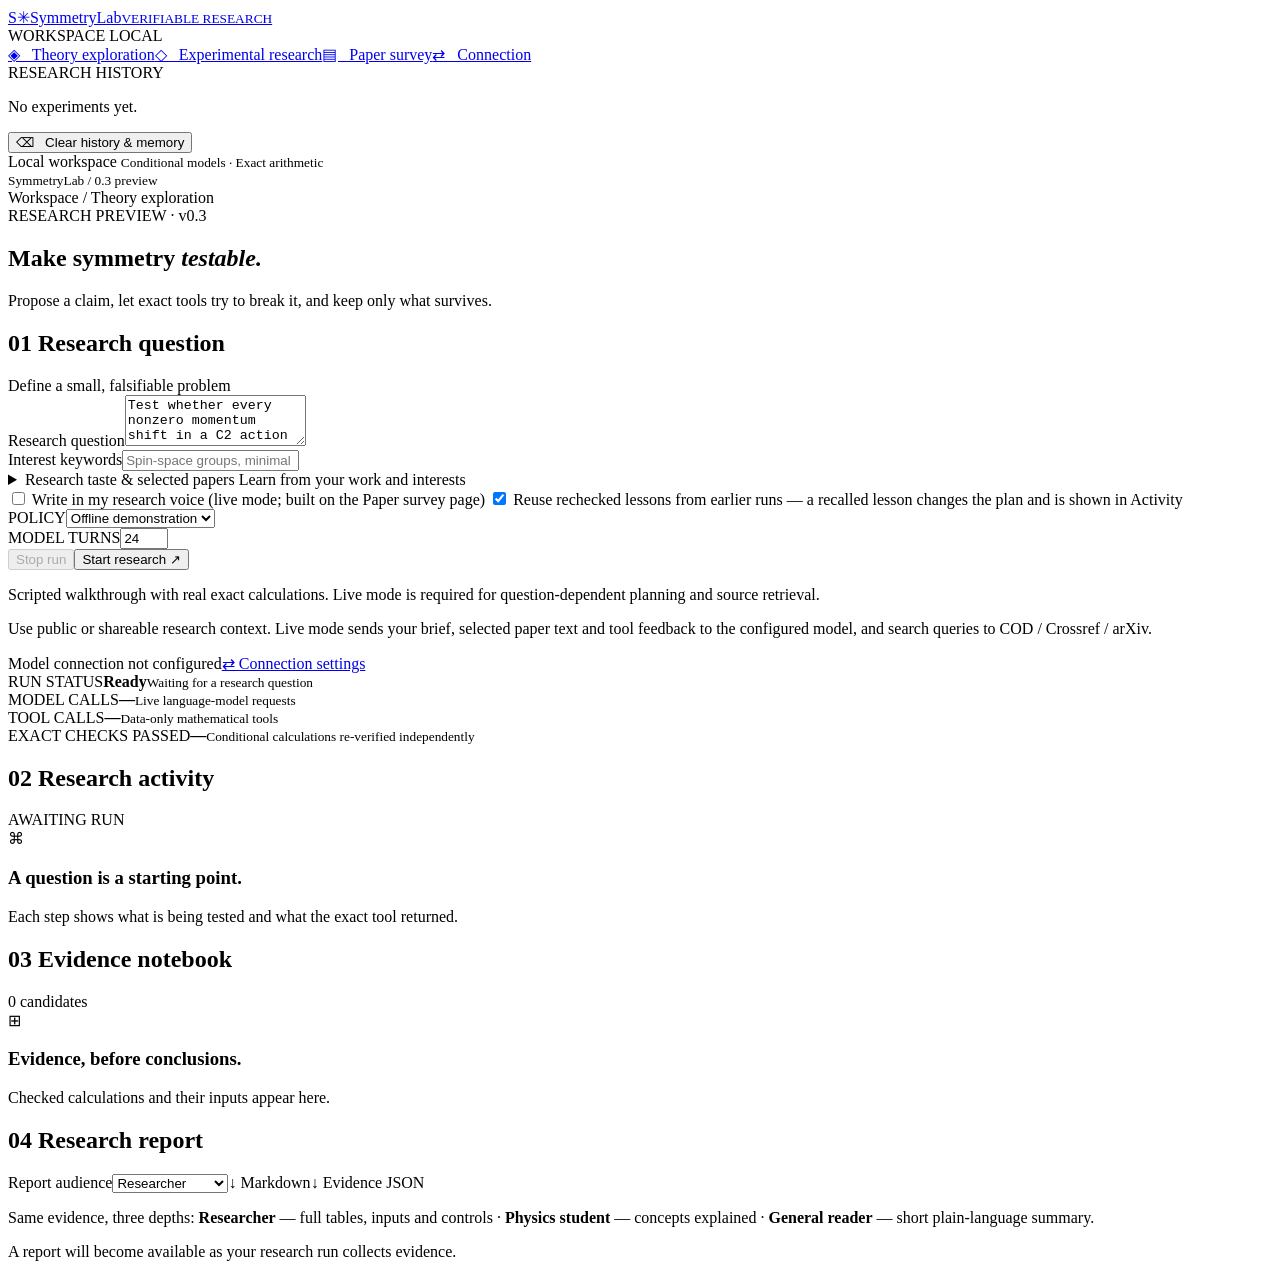
==== commit 57834147: "Connect SSG catalog skill, bundle it into desktop builds, add personalization bridge - Read-only SSG" ====
--- a/src/symmetrylab/web/static/index.html
+++ b/src/symmetrylab/web/static/index.html
@@ -28,6 +28,6 @@
 <div id="notice" role="status" hidden></div></section>
 <section class="metrics" aria-label="Run metrics"><div><span>RUN STATUS</span><strong id="run-status">Ready</strong><small id="run-mode">Waiting for a research question</small></div><div><span>MODEL CALLS</span><strong id="model-calls">—</strong><small id="policy-turns">Live language-model requests</small></div><div><span>TOOL CALLS</span><strong id="tool-calls">—</strong><small>Data-only mathematical tools</small></div><div><span>EXACT CHECKS PASSED</span><strong id="verified">—</strong><small id="elapsed">Conditional calculations re-verified independently</small></div></section>
 <div class="work-grid"><section class="panel stream-panel"><div class="section-heading"><h2><span class="number">02</span> Research activity</h2><span class="live-label" id="activity-state">AWAITING RUN</span></div><ol id="plan" class="plan" hidden></ol><div id="timeline"><div class="empty"><div class="empty-symbol">⌘</div><h3>A question is a starting point.</h3><p>Each step shows what is being tested and what the exact tool returned.</p></div></div></section>
-<section class="panel evidence-panel"><div class="section-heading"><h2><span class="number">03</span> Evidence notebook</h2><span class="subtle" id="candidate-count">0 candidates</span></div><div id="discovery-evidence"></div><div id="candidates"><div class="empty compact"><div class="empty-symbol">⊞</div><h3>Evidence, before conclusions.</h3><p>Checked calculations and their inputs appear here.</p></div></div><div class="scope-note"><strong>Verification scope</strong><p id="scope-text">Exact toy gauge problems on the torus. Finite examples do not prove general theorems or physical realization.</p><code id="scope-formula">(R<sub>g</sub> − s<sub>g</sub>I) θ ≡ q<sub>g</sub> (mod ℤ<sup>d</sup>)</code></div></section></div>
+<section class="panel evidence-panel"><div class="section-heading"><h2><span class="number">03</span> Evidence notebook</h2><span class="subtle" id="candidate-count">0 candidates</span></div><div id="discovery-evidence"></div><div id="candidates"><div class="empty compact"><div class="empty-symbol">⊞</div><h3>Evidence, before conclusions.</h3><p>Checked calculations and their inputs appear here.</p></div></div></section></div>
 <section class="panel report-panel"><div class="section-heading"><h2><span class="number">04</span> Research report</h2><div class="report-controls"><label class="sr-only" for="audience">Report audience</label><select id="audience"><option value="researcher">Researcher</option><option value="student">Physics student</option><option value="general">General reader</option></select><a id="download-md" class="download disabled">↓ Markdown</a><a id="download-json" class="download disabled">↓ Evidence JSON</a></div></div><p class="report-caption">Same evidence, three depths: <b>Researcher</b> — full tables, inputs and controls · <b>Physics student</b> — concepts explained · <b>General reader</b> — short plain-language summary.</p><div id="report" class="markdown"><p class="placeholder">A report will become available as your research run collects evidence.</p></div></section>
 </main></body></html>
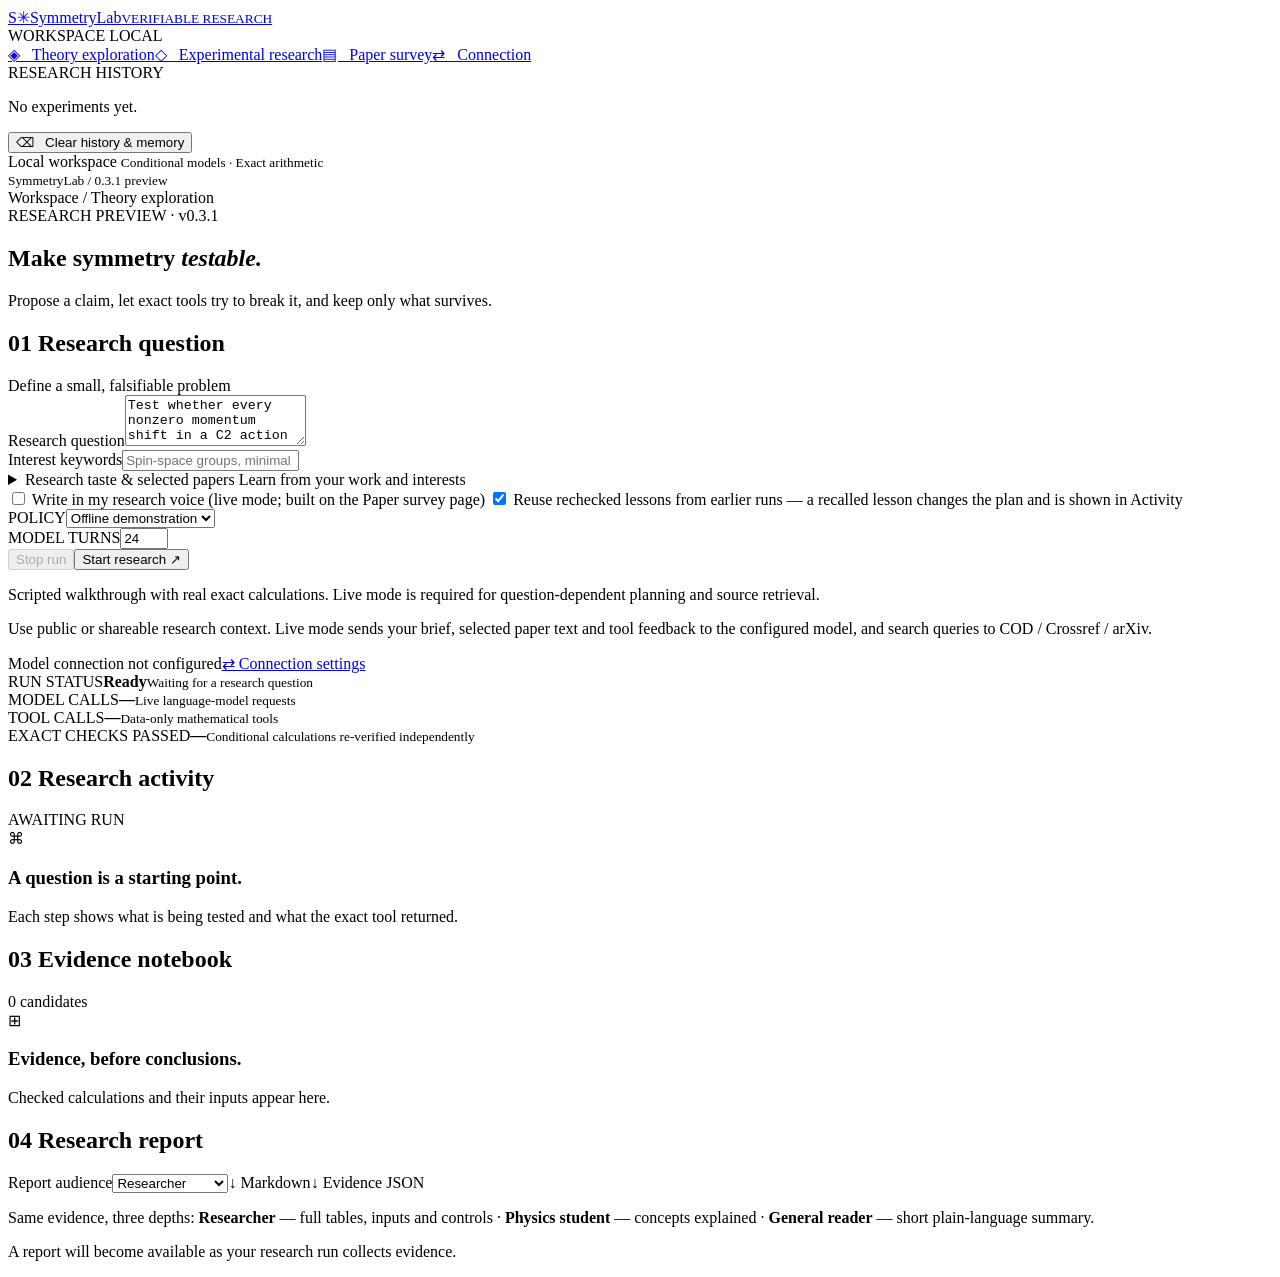
==== commit a7bbf15b: "Label the desktop preview consistently as v0.3.1" ====
--- a/src/symmetrylab/web/static/index.html
+++ b/src/symmetrylab/web/static/index.html
@@ -4,8 +4,8 @@
 <aside class="sidebar"><a class="brand" href="/"><span class="brandmark">S<span>✳</span></span><span>SymmetryLab<small>VERIFIABLE RESEARCH</small></span></a>
 <div class="workspace-label">WORKSPACE <span>LOCAL</span></div><a class="nav track-link" id="theory-link" href="/">◈ &nbsp; Theory exploration</a><a class="nav track-link" id="experiment-link" href="/experiment">◇ &nbsp; Experimental research</a><a class="nav track-link" href="/papers">▤ &nbsp; Paper survey</a><a class="nav track-link" href="/connection">⇄ &nbsp; Connection</a>
 <div class="sidebar-section">RESEARCH HISTORY</div><div id="history" class="history"><p>No experiments yet.</p></div><button class="nav clear-history" id="clear-history" title="Delete this workspace's stored runs, their reusable lessons and saved preferences">⌫ &nbsp; Clear history &amp; memory</button>
-<div class="sidebar-footer"><div class="status-dot"></div> Local workspace <small>Conditional models · Exact arithmetic<br>SymmetryLab / 0.3 preview</small></div></aside>
-<main><header><div class="breadcrumb">Workspace <span>/</span> <span id="track-label">Theory exploration</span></div><span class="chip">RESEARCH PREVIEW · v0.3</span></header>
+<div class="sidebar-footer"><div class="status-dot"></div> Local workspace <small>Conditional models · Exact arithmetic<br>SymmetryLab / 0.3.1 preview</small></div></aside>
+<main><header><div class="breadcrumb">Workspace <span>/</span> <span id="track-label">Theory exploration</span></div><span class="chip">RESEARCH PREVIEW · v0.3.1</span></header>
 <section class="hero"><div><h1 id="hero-title">Make symmetry <em>testable.</em></h1><p id="hero-description">Propose a claim, let exact tools try to break it, and keep only what survives.</p></div></section>
 <section class="composer panel"><div class="section-heading"><h2><span class="number">01</span> Research question</h2><span class="subtle">Define a small, falsifiable problem</span></div><label for="goal" class="sr-only">Research question</label><textarea id="goal" maxlength="4000" rows="3">Test whether every nonzero momentum shift in a C2 action on the torus is gauge-nontrivial. Search for an exact counterexample, revise the claim, and propose two follow-up directions.</textarea>
 <div class="research-context settings-grid">
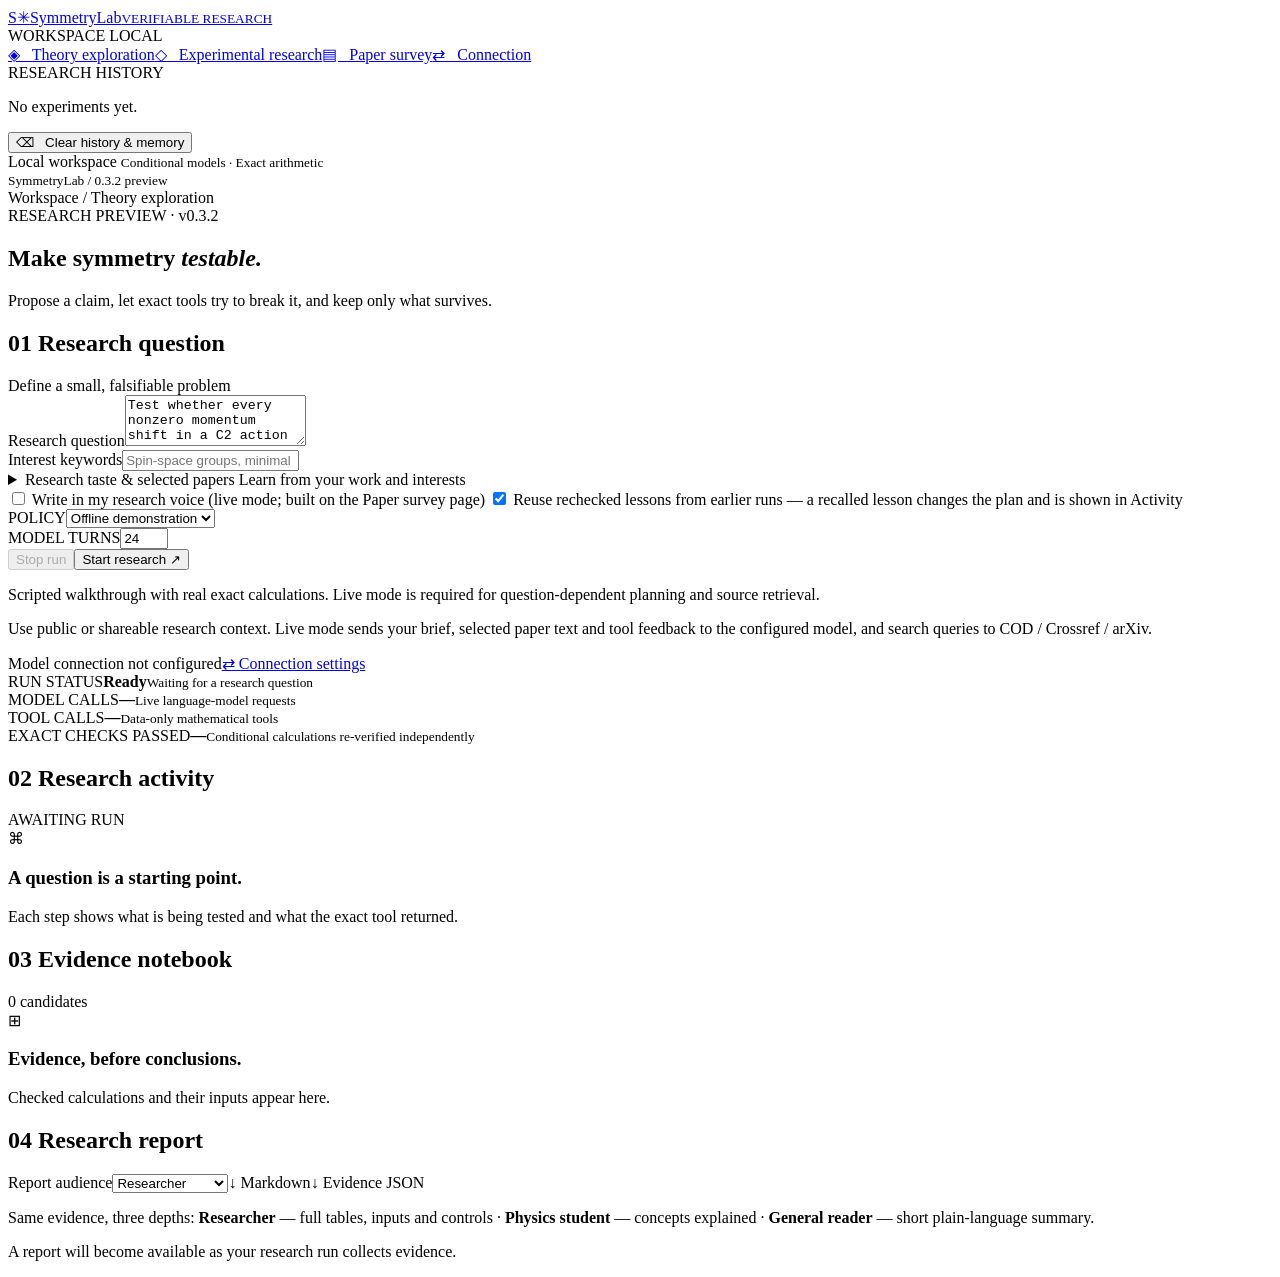
==== commit a603b107: "Prepare v0.3.2 desktop release with Bond MCP" ====
--- a/src/symmetrylab/web/static/index.html
+++ b/src/symmetrylab/web/static/index.html
@@ -4,8 +4,8 @@
 <aside class="sidebar"><a class="brand" href="/"><span class="brandmark">S<span>✳</span></span><span>SymmetryLab<small>VERIFIABLE RESEARCH</small></span></a>
 <div class="workspace-label">WORKSPACE <span>LOCAL</span></div><a class="nav track-link" id="theory-link" href="/">◈ &nbsp; Theory exploration</a><a class="nav track-link" id="experiment-link" href="/experiment">◇ &nbsp; Experimental research</a><a class="nav track-link" href="/papers">▤ &nbsp; Paper survey</a><a class="nav track-link" href="/connection">⇄ &nbsp; Connection</a>
 <div class="sidebar-section">RESEARCH HISTORY</div><div id="history" class="history"><p>No experiments yet.</p></div><button class="nav clear-history" id="clear-history" title="Delete this workspace's stored runs, their reusable lessons and saved preferences">⌫ &nbsp; Clear history &amp; memory</button>
-<div class="sidebar-footer"><div class="status-dot"></div> Local workspace <small>Conditional models · Exact arithmetic<br>SymmetryLab / 0.3.1 preview</small></div></aside>
-<main><header><div class="breadcrumb">Workspace <span>/</span> <span id="track-label">Theory exploration</span></div><span class="chip">RESEARCH PREVIEW · v0.3.1</span></header>
+<div class="sidebar-footer"><div class="status-dot"></div> Local workspace <small>Conditional models · Exact arithmetic<br>SymmetryLab / 0.3.2 preview</small></div></aside>
+<main><header><div class="breadcrumb">Workspace <span>/</span> <span id="track-label">Theory exploration</span></div><span class="chip">RESEARCH PREVIEW · v0.3.2</span></header>
 <section class="hero"><div><h1 id="hero-title">Make symmetry <em>testable.</em></h1><p id="hero-description">Propose a claim, let exact tools try to break it, and keep only what survives.</p></div></section>
 <section class="composer panel"><div class="section-heading"><h2><span class="number">01</span> Research question</h2><span class="subtle">Define a small, falsifiable problem</span></div><label for="goal" class="sr-only">Research question</label><textarea id="goal" maxlength="4000" rows="3">Test whether every nonzero momentum shift in a C2 action on the torus is gauge-nontrivial. Search for an exact counterexample, revise the claim, and propose two follow-up directions.</textarea>
 <div class="research-context settings-grid">
